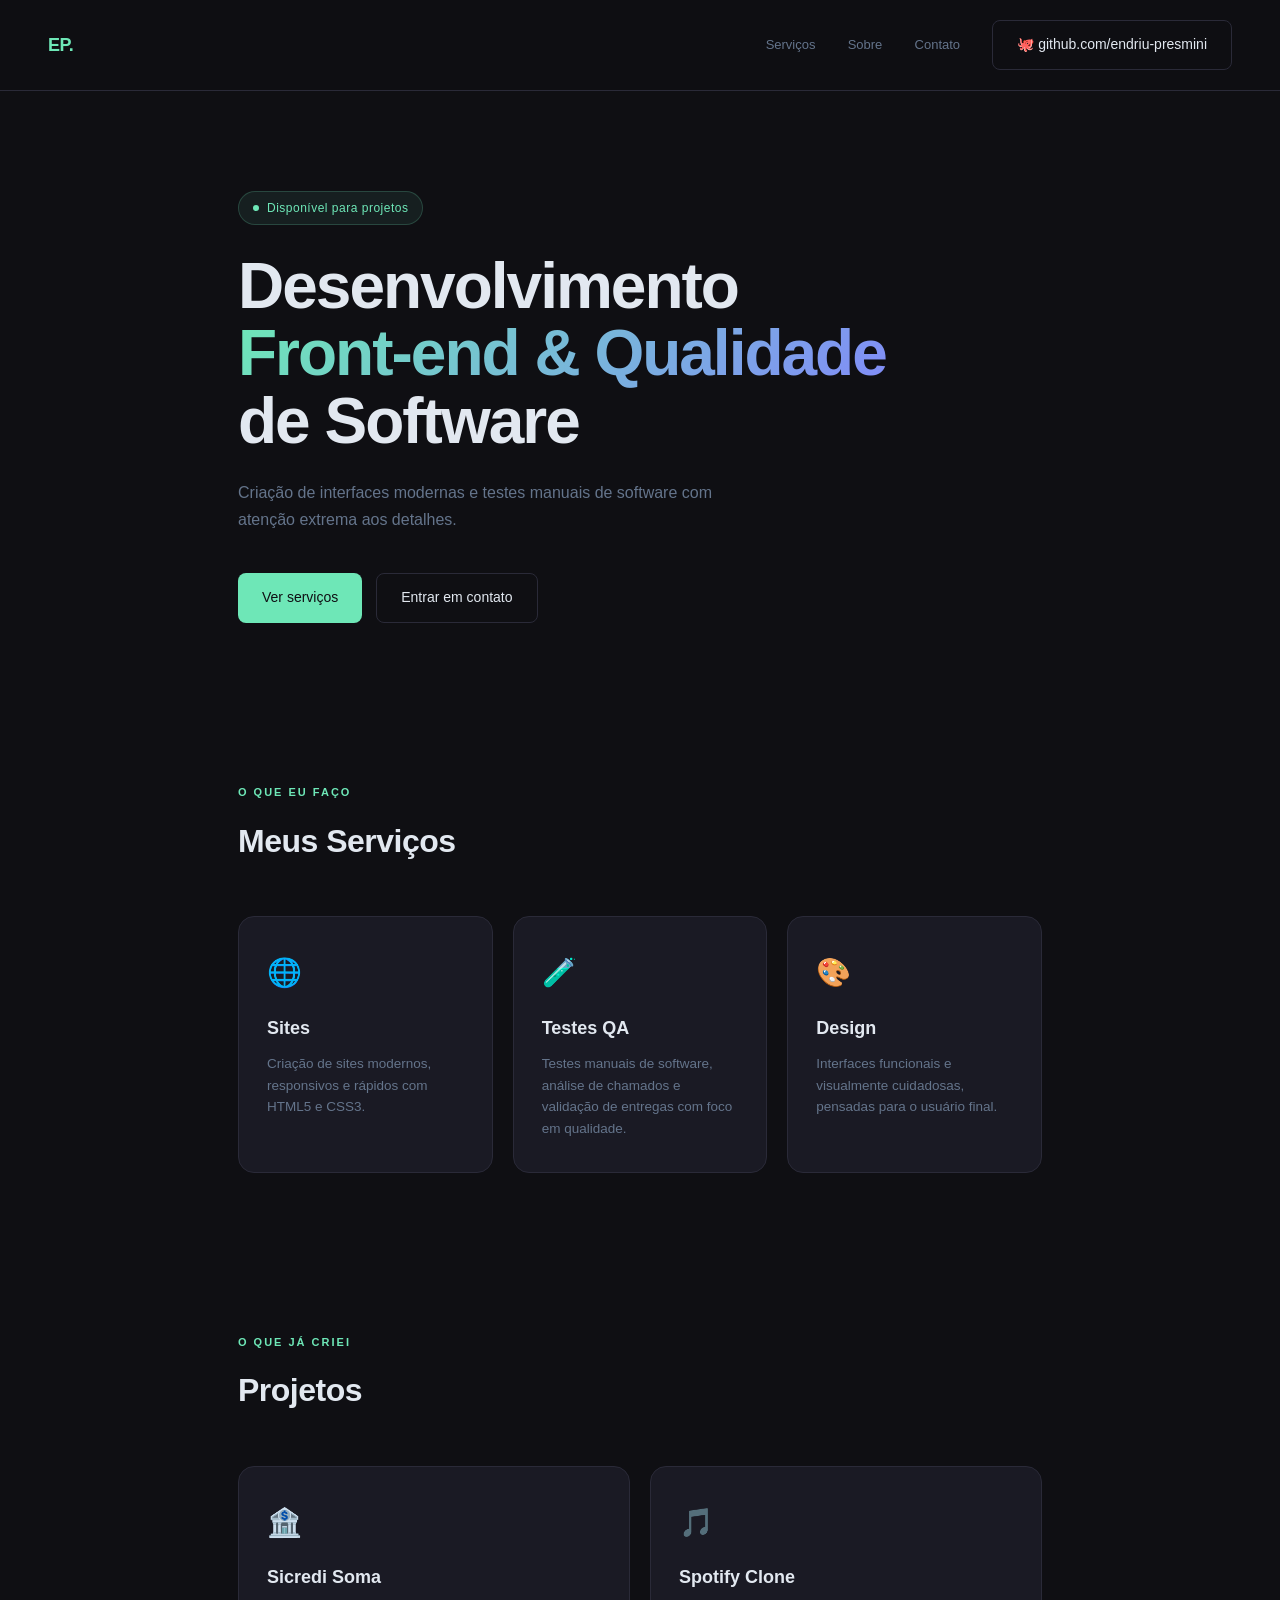
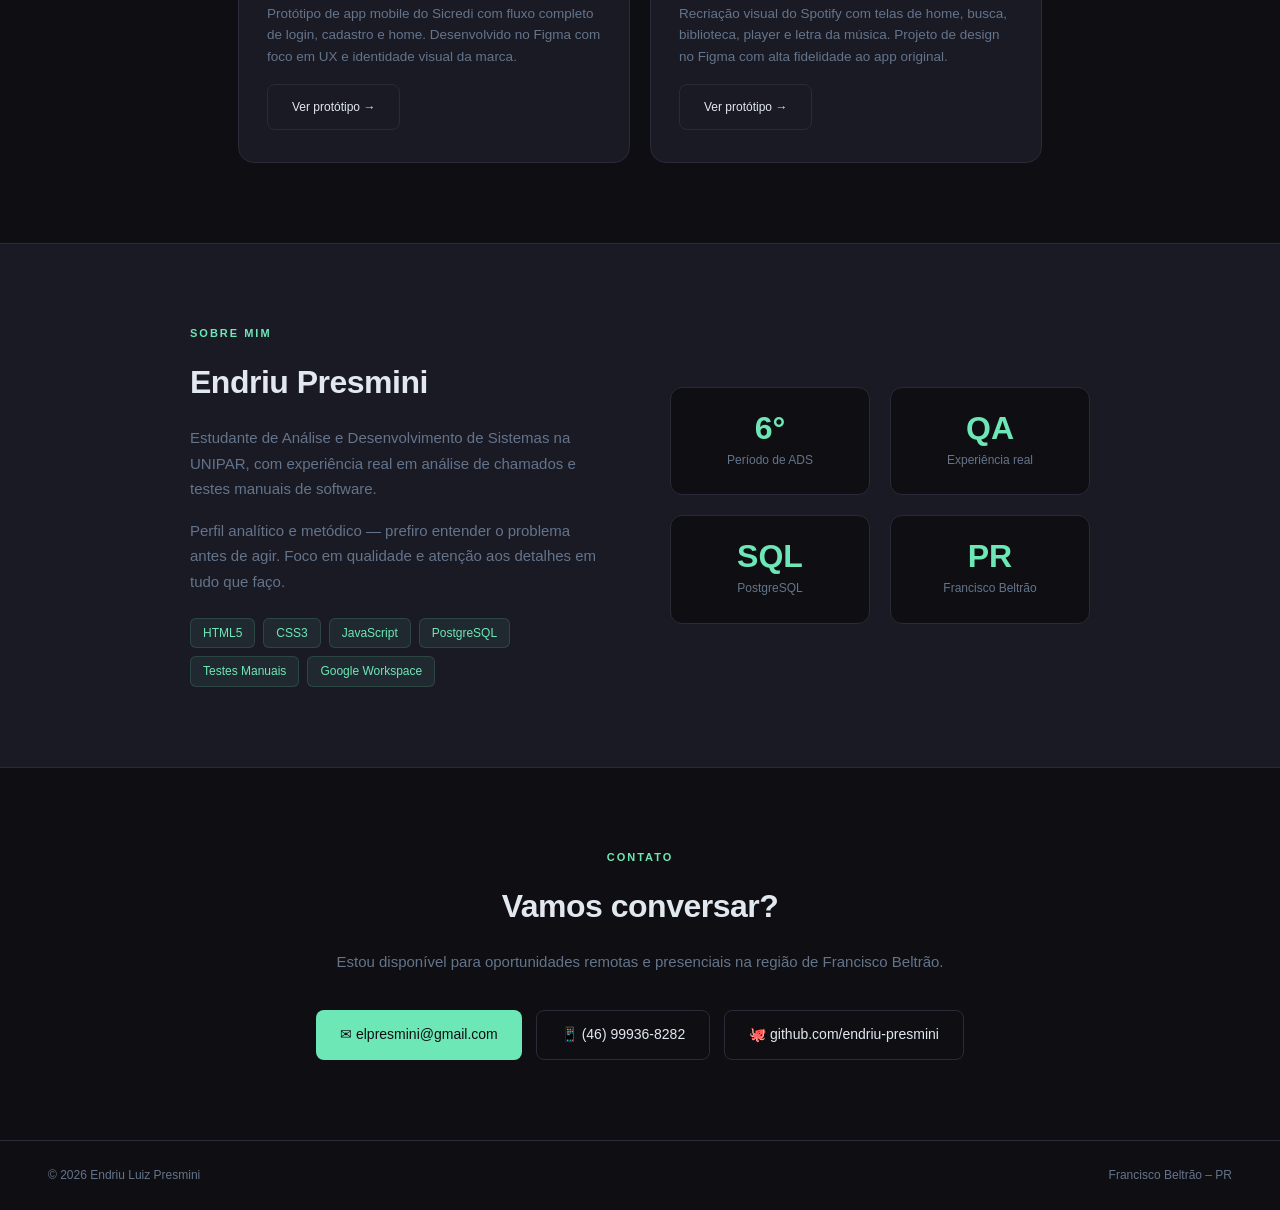
==== index.html @ 31360cf7 "Rename curriculoweb.html to index.html" ====
<!DOCTYPE html>
<html lang="pt-BR">
<head>
  <meta charset="UTF-8">
  <meta name="viewport" content="width=device-width, initial-scale=1.0">
  <title>Endriu Presmini – Desenvolvedor Front-end</title>
  <link rel="stylesheet" href="/stylecurriculoweb.css">
</head>
<body>

  <header>
    <div class="logo">EP.</div>
    <nav>
      <a href="#servicos">Serviços</a>
      <a href="#sobre">Sobre</a>
      <a href="#contato">Contato</a>
      <a href="https://github.com/endriu-presmini" target="_blank" class="btn btn-ghost">🐙 github.com/endriu-presmini</a>
    </nav>
  </header>

  <section class="hero">
    <div class="hero-tag">Disponível para projetos</div>
    <h1>Desenvolvimento<br><span>Front-end & Qualidade</span><br>de Software</h1>
    <p>Criação de interfaces modernas e testes manuais de software com atenção extrema aos detalhes.</p>
    <div class="hero-btns">
      <a href="#servicos" class="btn btn-primary">Ver serviços</a>
      <a href="#contato" class="btn btn-ghost">Entrar em contato</a>
    </div>
  </section>

  <section id="servicos">
    <div class="section-eyebrow">O que eu faço</div>
    <div class="section-title">Meus Serviços</div>
    <div class="cards">
      <div class="card">
        <div class="card-icon">🌐</div>
        <h3>Sites</h3>
        <p>Criação de sites modernos, responsivos e rápidos com HTML5 e CSS3.</p>
      </div>
      <div class="card">
        <div class="card-icon">🧪</div>
        <h3>Testes QA</h3>
        <p>Testes manuais de software, análise de chamados e validação de entregas com foco em qualidade.</p>
      </div>
      <div class="card">
        <div class="card-icon">🎨</div>
        <h3>Design</h3>
        <p>Interfaces funcionais e visualmente cuidadosas, pensadas para o usuário final.</p>
      </div>
    </div>
  </section>

  <section id="projetos">
    <div class="section-eyebrow">O que já criei</div>
    <div class="section-title">Projetos</div>
    <div class="cards">
      <div class="card">
        <div class="card-icon">🏦</div>
        <h3>Sicredi Soma</h3>
        <p>Protótipo de app mobile do Sicredi com fluxo completo de login, cadastro e home. Desenvolvido no Figma com foco em UX e identidade visual da marca.</p>
        <a href="https://www.figma.com/proto/1U5C1mRciBtklPrEcUnXGP/Sicredi-Soma?node-id=1-2&t=hagwV5NJVb7cZffi-1&scaling=scale-down&content-scaling=fixed&page-id=0%3A1&starting-point-node-id=1%3A2" target="_blank" class="btn btn-ghost" style="margin-top:16px;font-size:12px">Ver protótipo →</a>
      </div>
      <div class="card">
        <div class="card-icon">🎵</div>
        <h3>Spotify Clone</h3>
        <p>Recriação visual do Spotify com telas de home, busca, biblioteca, player e letra da música. Projeto de design no Figma com alta fidelidade ao app original.</p>
        <a href="https://www.figma.com/proto/hU2JGSHV5hc8tKiexAnyMX/Spotify?node-id=1-3&t=iGywfHKNMkaCcblC-1&scaling=scale-down&content-scaling=fixed&page-id=0%3A1&starting-point-node-id=1%3A3" target="_blank" class="btn btn-ghost" style="margin-top:16px;font-size:12px">Ver protótipo →</a>
      </div>
    </div>
  </section>

  <section id="sobre">
    <div class="about-inner">
      <div class="about-text">
        <div class="section-eyebrow">Sobre mim</div>
        <div class="section-title" style="margin-bottom:16px">Endriu Presmini</div>
        <p>Estudante de Análise e Desenvolvimento de Sistemas na UNIPAR, com experiência real em análise de chamados e testes manuais de software.</p>
        <p>Perfil analítico e metódico — prefiro entender o problema antes de agir. Foco em qualidade e atenção aos detalhes em tudo que faço.</p>
        <div class="stack">
          <span class="stack-tag">HTML5</span>
          <span class="stack-tag">CSS3</span>
          <span class="stack-tag">JavaScript</span>
          <span class="stack-tag">PostgreSQL</span>
          <span class="stack-tag">Testes Manuais</span>
          <span class="stack-tag">Google Workspace</span>
        </div>
      </div>
      <div class="about-stats">
        <div class="stat">
          <div class="stat-number">6°</div>
          <div class="stat-label">Período de ADS</div>
        </div>
        <div class="stat">
          <div class="stat-number">QA</div>
          <div class="stat-label">Experiência real</div>
        </div>
        <div class="stat">
          <div class="stat-number">SQL</div>
          <div class="stat-label">PostgreSQL</div>
        </div>
        <div class="stat">
          <div class="stat-number">PR</div>
          <div class="stat-label">Francisco Beltrão</div>
        </div>
      </div>
    </div>
  </section>

  <section id="contato">
    <div class="section-eyebrow">Contato</div>
    <div class="section-title">Vamos conversar?</div>
    <p>Estou disponível para oportunidades remotas e presenciais na região de Francisco Beltrão.</p>
    <div class="hero-btns" style="justify-content:center">
      <a href="mailto:elpresmini@gmail.com" class="btn btn-primary">✉ elpresmini@gmail.com</a>
      <a href="https://w.app/nnzsd9" target="_blank" class="btn btn-ghost">📱 (46) 99936-8282</a>
      <a href="https://github.com/endriu-presmini" target="_blank" class="btn btn-ghost">🐙 github.com/endriu-presmini</a>
    </div>
  </section>

  <footer>
    <span>© 2026 Endriu Luiz Presmini</span>
    <span>Francisco Beltrão – PR</span>
  </footer>

</body>
</html>
---- stylecurriculoweb.css ----
*, *::before, *::after { box-sizing: border-box; margin: 0; padding: 0; }

    :root {
      --bg: #0f0f13;
      --surface: #1a1a24;
      --border: #2a2a38;
      --accent: #6ee7b7;
      --accent2: #818cf8;
      --text: #e2e8f0;
      --muted: #64748b;
    }

    html { scroll-behavior: smooth; }

    body {
      background: var(--bg);
      color: var(--text);
      font-family: 'Inter', sans-serif;
      font-size: 15px;
      line-height: 1.7;
    }

    /* HEADER */
    header {
      padding: 20px 48px;
      display: flex;
      justify-content: space-between;
      align-items: center;
      border-bottom: 1px solid var(--border);
      position: sticky;
      top: 0;
      background: rgba(15,15,19,0.9);
      backdrop-filter: blur(12px);
      z-index: 100;
    }

    .logo {
      font-family: 'Syne', sans-serif;
      font-weight: 800;
      font-size: 18px;
      color: var(--accent);
      letter-spacing: -0.5px;
    }

    nav a {
      color: var(--muted);
      text-decoration: none;
      font-size: 13px;
      font-weight: 500;
      margin-left: 28px;
      transition: color 0.2s;
    }

    nav a:hover { color: var(--text); }

    /* HERO */
    .hero {
      padding: 100px 48px 80px;
      max-width: 900px;
      margin: 0 auto;
    }

    .hero-tag {
      display: inline-flex;
      align-items: center;
      gap: 8px;
      background: rgba(110,231,183,0.08);
      border: 1px solid rgba(110,231,183,0.2);
      color: var(--accent);
      font-size: 12px;
      font-weight: 500;
      padding: 6px 14px;
      border-radius: 100px;
      margin-bottom: 28px;
      letter-spacing: 0.5px;
    }

    .hero-tag::before {
      content: '';
      width: 6px;
      height: 6px;
      border-radius: 50%;
      background: var(--accent);
      animation: pulse 2s infinite;
    }

    @keyframes pulse {
      0%, 100% { opacity: 1; }
      50% { opacity: 0.3; }
    }

    .hero h1 {
      font-family: 'Syne', sans-serif;
      font-size: clamp(36px, 6vw, 64px);
      font-weight: 800;
      line-height: 1.05;
      letter-spacing: -2px;
      margin-bottom: 24px;
    }

    .hero h1 span {
      background: linear-gradient(135deg, var(--accent), var(--accent2));
      -webkit-background-clip: text;
      -webkit-text-fill-color: transparent;
      background-clip: text;
    }

    .hero p {
      color: var(--muted);
      font-size: 16px;
      max-width: 480px;
      margin-bottom: 40px;
    }

    .hero-btns {
      display: flex;
      gap: 14px;
      flex-wrap: wrap;
    }

    .btn {
      display: inline-flex;
      align-items: center;
      gap: 8px;
      padding: 12px 24px;
      border-radius: 8px;
      font-size: 14px;
      font-weight: 500;
      text-decoration: none;
      transition: all 0.2s;
      cursor: pointer;
      border: none;
    }

    .btn-primary {
      background: var(--accent);
      color: #0f0f13;
    }

    .btn-primary:hover {
      background: #a7f3d0;
      transform: translateY(-1px);
    }

    .btn-ghost {
      background: transparent;
      color: var(--text);
      border: 1px solid var(--border);
    }

    .btn-ghost:hover {
      border-color: var(--accent);
      color: var(--accent);
    }

    /* SERVICES */
    #servicos {
      padding: 80px 48px;
      max-width: 900px;
      margin: 0 auto;
    }

    .section-eyebrow {
      font-size: 11px;
      font-weight: 600;
      letter-spacing: 2px;
      text-transform: uppercase;
      color: var(--accent);
      margin-bottom: 12px;
    }

    .section-title {
      font-family: 'Syne', sans-serif;
      font-size: 32px;
      font-weight: 700;
      letter-spacing: -0.5px;
      margin-bottom: 48px;
    }

    .cards {
      display: grid;
      grid-template-columns: repeat(auto-fit, minmax(240px, 1fr));
      gap: 20px;
    }

    .card {
      background: var(--surface);
      border: 1px solid var(--border);
      border-radius: 16px;
      padding: 32px 28px;
      transition: all 0.3s;
      position: relative;
      overflow: hidden;
    }

    .card::before {
      content: '';
      position: absolute;
      top: 0; left: 0; right: 0;
      height: 2px;
      background: linear-gradient(90deg, var(--accent), var(--accent2));
      opacity: 0;
      transition: opacity 0.3s;
    }

    .card:hover {
      border-color: rgba(110,231,183,0.3);
      transform: translateY(-4px);
    }

    .card:hover::before { opacity: 1; }

    .card-icon {
      font-size: 28px;
      margin-bottom: 16px;
    }

    .card h3 {
      font-family: 'Syne', sans-serif;
      font-size: 18px;
      font-weight: 700;
      margin-bottom: 10px;
    }

    .card p {
      color: var(--muted);
      font-size: 13.5px;
      line-height: 1.6;
    }

    /* ABOUT */
    #sobre {
      padding: 80px 48px;
      background: var(--surface);
      border-top: 1px solid var(--border);
      border-bottom: 1px solid var(--border);
    }

    .about-inner {
      max-width: 900px;
      margin: 0 auto;
      display: grid;
      grid-template-columns: 1fr 1fr;
      gap: 60px;
      align-items: center;
    }

    .about-text p {
      color: var(--muted);
      margin-bottom: 16px;
    }

    .stack {
      display: flex;
      flex-wrap: wrap;
      gap: 8px;
      margin-top: 24px;
    }

    .stack-tag {
      background: rgba(110,231,183,0.08);
      border: 1px solid rgba(110,231,183,0.15);
      color: var(--accent);
      font-size: 12px;
      padding: 4px 12px;
      border-radius: 6px;
      font-weight: 500;
    }

    .about-stats {
      display: grid;
      grid-template-columns: 1fr 1fr;
      gap: 20px;
    }

    .stat {
      background: var(--bg);
      border: 1px solid var(--border);
      border-radius: 12px;
      padding: 24px 20px;
      text-align: center;
    }

    .stat-number {
      font-family: 'Syne', sans-serif;
      font-size: 32px;
      font-weight: 800;
      color: var(--accent);
      line-height: 1;
      margin-bottom: 6px;
    }

    .stat-label {
      font-size: 12px;
      color: var(--muted);
    }

    /* CONTACT */
    #contato {
      padding: 80px 48px;
      max-width: 900px;
      margin: 0 auto;
      text-align: center;
    }

    #contato .section-title { margin-bottom: 16px; }

    #contato p {
      color: var(--muted);
      margin-bottom: 36px;
    }

    /* FOOTER */
    footer {
      border-top: 1px solid var(--border);
      padding: 24px 48px;
      display: flex;
      justify-content: space-between;
      align-items: center;
      color: var(--muted);
      font-size: 12px;
    }

    /* PROJECTS */
    #projetos {
      padding: 80px 48px;
      max-width: 900px;
      margin: 0 auto;
    }

    @media (max-width: 640px) {
      header { padding: 16px 24px; }
      nav { display: none; }
      .hero, #servicos, #contato { padding: 60px 24px; }
      .about-inner { grid-template-columns: 1fr; gap: 40px; }
      #sobre { padding: 60px 24px; }
      footer { flex-direction: column; gap: 8px; text-align: center; }
    }
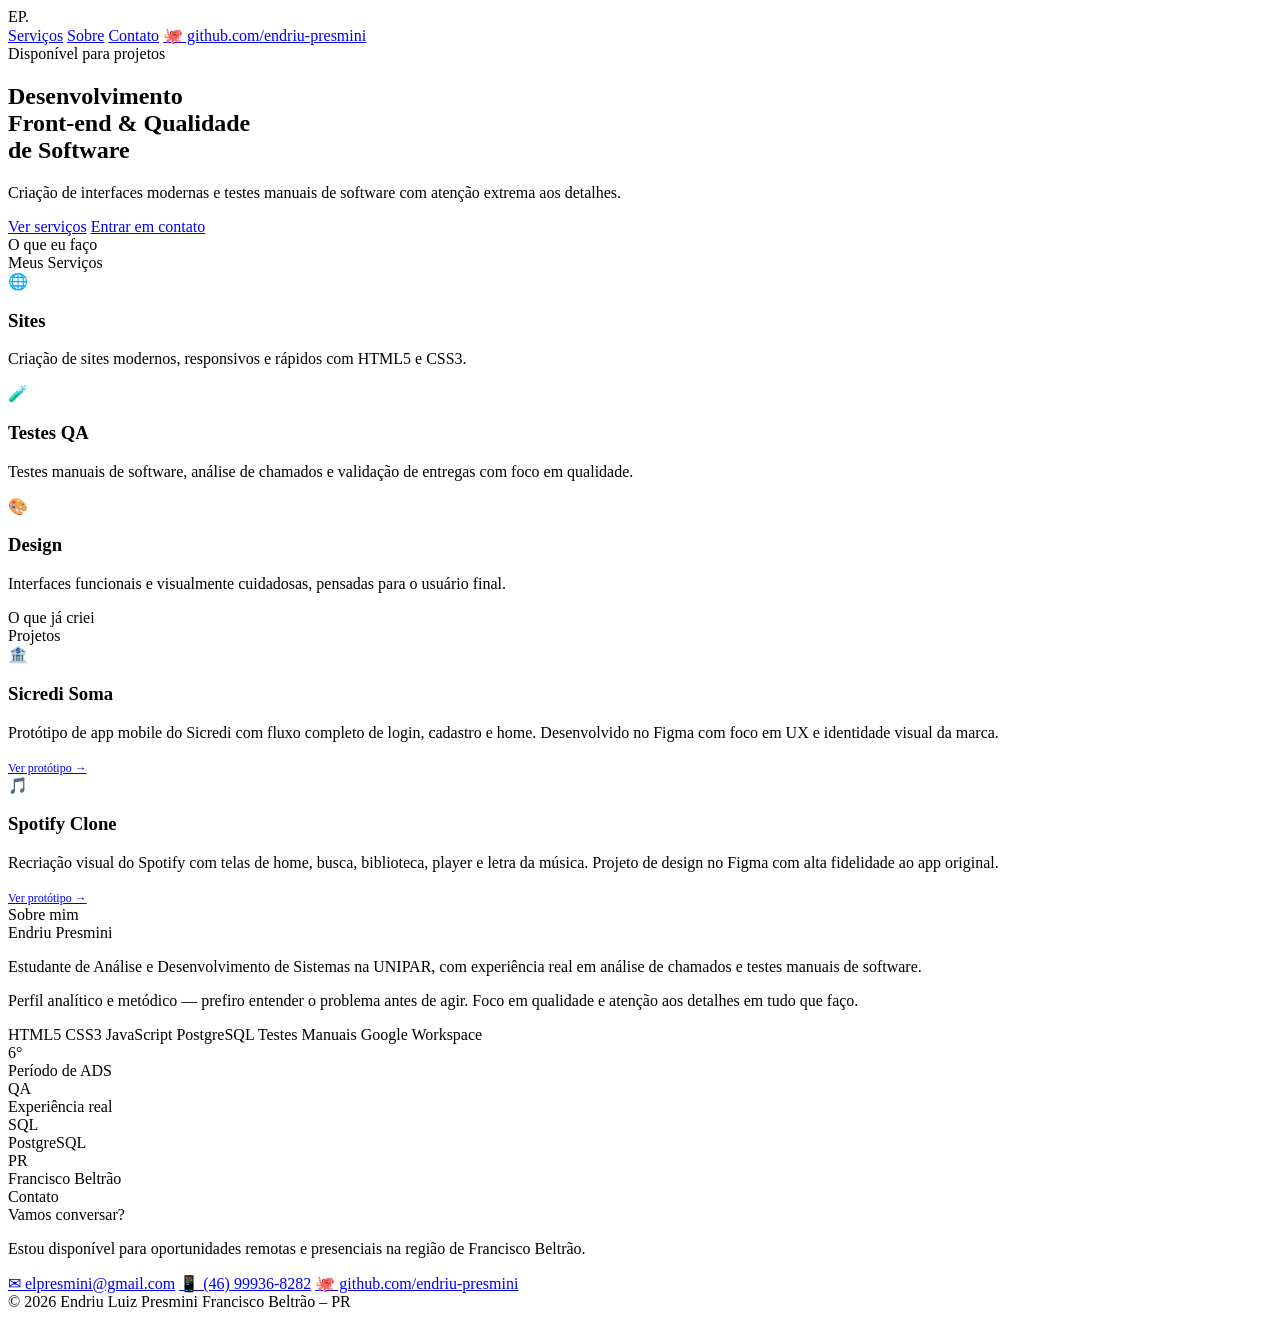
==== commit 88e509fa: "Update index.html" ====
--- a/index.html
+++ b/index.html
@@ -4,7 +4,7 @@
   <meta charset="UTF-8">
   <meta name="viewport" content="width=device-width, initial-scale=1.0">
   <title>Endriu Presmini – Desenvolvedor Front-end</title>
-  <link rel="stylesheet" href="/stylecurriculoweb.css">
+  <link rel="stylesheet" href="style.css">
 </head>
 <body>
 
